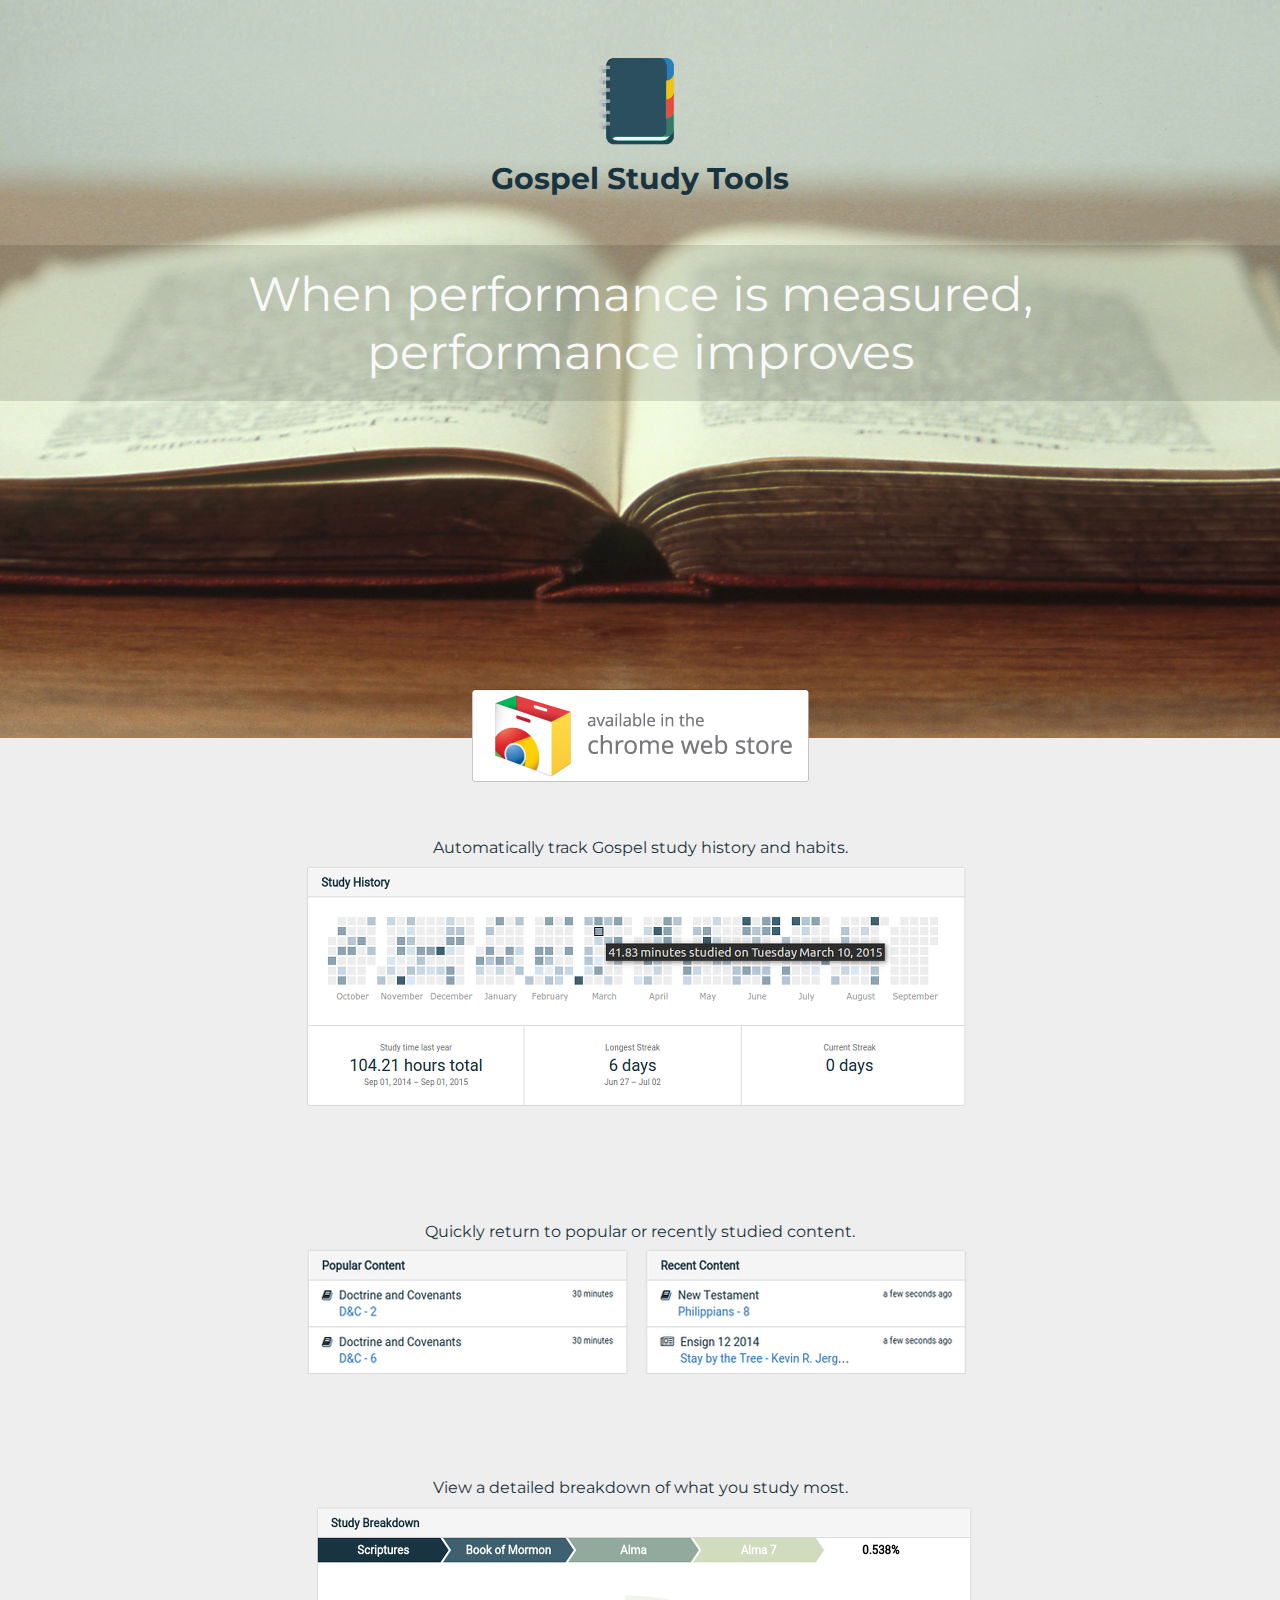
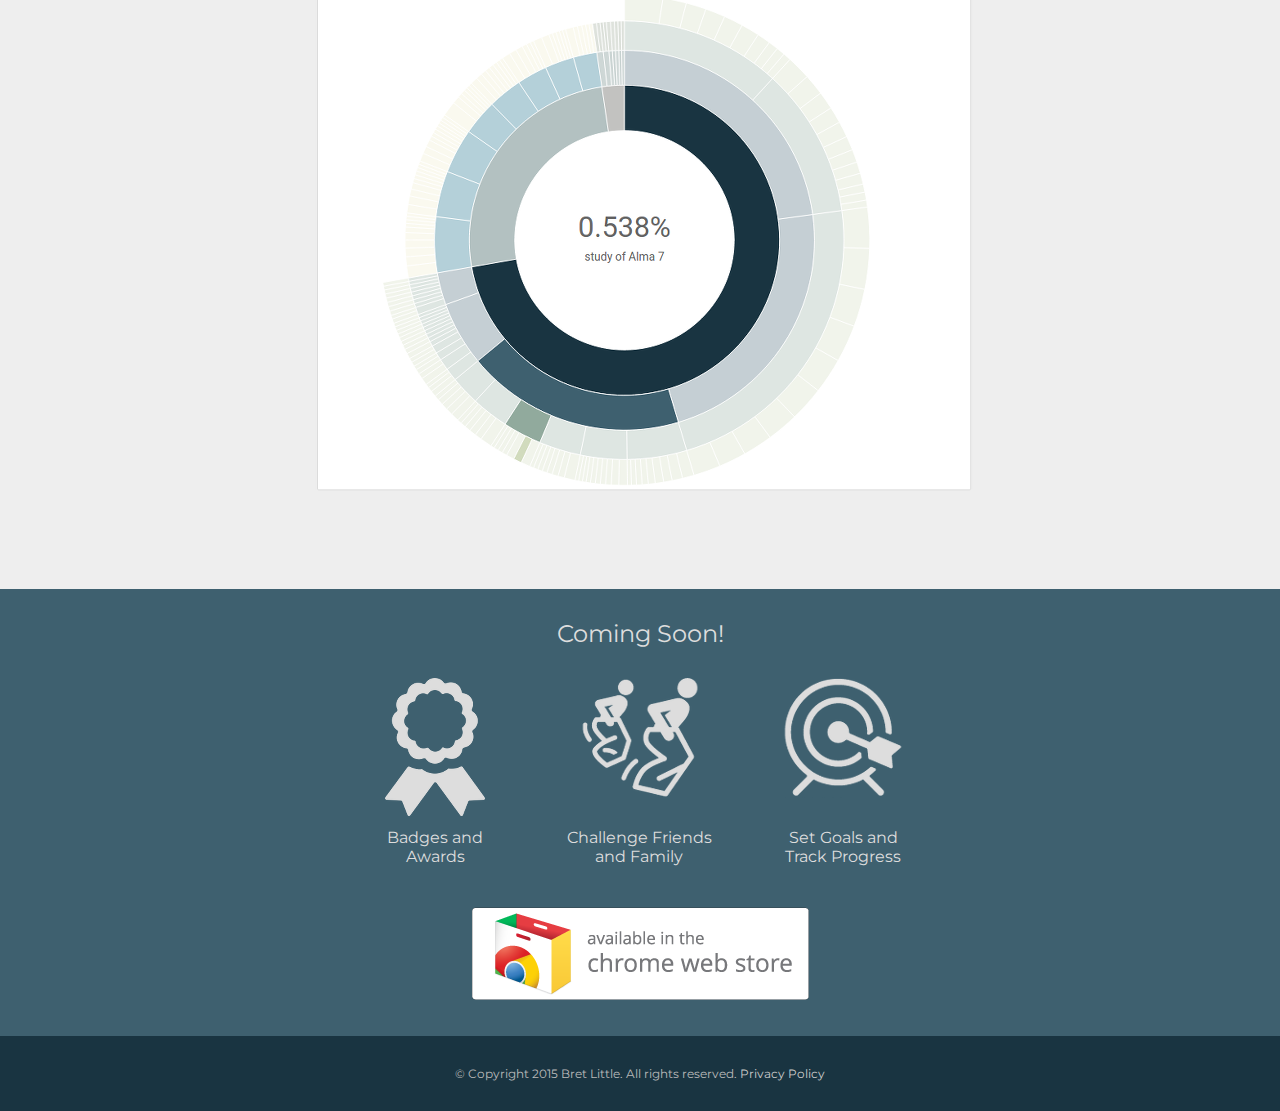
==== public_html/index.html @ a45ee7bb "Add title to index page and update docker logic" ====
<!doctype html>
<html>
  <head>
    <meta charset="utf-8">
		<meta name="viewport" content="width=device-width, initial-scale=1, maximum-scale=1">
		<title>Gospel Study Tools</title>
    <!-- build:css styles/vendor.css -->
    <!-- bower:css -->
    <!-- endbower -->
    <!-- endbuild -->
    <!-- build:css styles/main.css -->
		<link rel="icon" type="image/png" href="favicon.png" sizes="32x32" />
		<link rel="icon" type="image/png" href="favicon16.png" sizes="16x16" />
		<link href='https://fonts.googleapis.com/css?family=Montserrat:400,700' rel='stylesheet' type='text/css'>
		<link href='http://fonts.googleapis.com/css?family=Open+Sans|Cabin+Condensed' rel='stylesheet' type='text/css'>
    <link href="normalize.css" rel="stylesheet">
    <link href="style.css" rel="stylesheet">
    <!-- endbuild -->
  </head>
  <body>
		<div class="main">
			<div class="hero">
				<div class="logo">
					<div class="logo__icon text-center">
						<img src="logo.png"/>
					</div>
					<div class="logo__text text-center">
						Gospel Study Tools
					</div>
				</div>
				<div class="hero__headline text-center">
					<div>
						When performance is measured,
					</div>
					<div>
						performance improves
					</div>
				</div>
				<div class="hero__chrome text-center">
					<a><img class="chrome-link" src="/chrome-color.png"/></a>
				</div>
			</div>
			<div class="feature text-center">
				<div class="feature__title">
					Automatically track Gospel study history and habits.
				</div>
				<img class="feature__image" src="chart1.png"/>
			</div>
			<div class="feature text-center">
				<div class="feature__title">
					Quickly return to popular or recently studied content.
				</div>
				<img class="feature__image" src="chart2.png"/>
			</div>
			<div class="feature text-center">
				<div class="feature__title">
					View a detailed breakdown of what you study most.
				</div>
				<img class="feature__image" src="chart3.png"/>
			</div>
			<div class="coming-soon">
				<div class="coming-soon__title text-center">
					Coming Soon!
				</div>
				<div class="coming-soon__features">
					<div class="coming-soon__feature text-center">
						<img src="badge.png"/>
						<div class="coming-soon__feature-title">Badges and Awards</div>
					</div>
					<div class="coming-soon__feature text-center">
						<img src="game.png"/>
						<div class="coming-soon__feature-title">Challenge Friends and Family</div>
					</div>
					<div class="coming-soon__feature text-center">
						<img src="target.png"/>
						<div class="coming-soon__feature-title">Set Goals and Track Progress</div>
					</div>
				</div>
				<div class='coming-soon__download text-center'>
					<a><img class="chrome-link" src="/chrome-color.png"/></a>
				</div>
			</div>
			<footer class='text-center'>
				<span>© Copyright 2015 Bret Little. All rights reserved.</span>
				<a href="/privacy/index.html">Privacy Policy</a>
			</footer>
		</div>
  </body>
</html>
---- public_html/style.css ----
body {
	font-family: 'Montserrat', sans-serif;
	background: #eeeeee;
}

.hero {
	height: 738px;
	width: 100%;
	background: url(/hero-lg.jpg) center no-repeat;
	position: relative;
}

.logo {
	position: absolute;
	top: 58px;
	width: 100%;
}

.logo__text {
	font-weight: 700;
	font-size: 30px;
	margin-top: 8px;
	color: #193441;
}

.text-center {
	text-align: center;
}

.hero__headline {
	position: absolute;
	padding: 20px 0px;
	top: 245px;
	width: 100%;
	background: rgba(0,0,0, .12);
	color: #f9f9f9;
	font-size: 48px;
}

.hero__chrome {
	position: absolute;
	bottom: -50px;
	width: 100%;
}

.feature {
	margin-top: 100px;
}

.feature__title {
	font-size: 16px;
	color: #193441;
}

.coming-soon {
	background: #3e606f;
	margin-top: 80px;
	color: #dddddd;
	padding: 30px 0;
}

.coming-soon__title {
	font-size: 24px;
}

.coming-soon__features {
	width: 560px;
	margin: 0 auto;
}

.coming-soon__feature {
	display: inline-block;
	vertical-align: top;
	width: 150px;
	margin-right: 50px;
	margin-top: 30px;
}

.coming-soon__feature:last-child {
	margin-right: 0;
}

.coming-soon__feature-title {
	margin-top: 8px;
}

.coming-soon__download {
	margin-top: 40px;
}

.links, footer {
	background: #193441;
	color: #bbb;
	padding: 30px 0;
}

footer {
	font-size: 12px;
}

a, a:visited, a:active {
	color: #ccc;
	cursor: pointer;
	text-decoration: none;
	transition: 300ms linear color;
}

a:hover {
	color: #bbb;
}

@media (max-width: 748px) {
	.feature__image {
		width: 100%;
	}
	.hero__headline {
		font-size: 24px;
	}
	.hero {
		height: 566px;
		background: url(/hero-sm.jpg) center no-repeat;
	}
	.coming-soon__features {
		width: 160px;
	}

	.hero__chrome {
		bottom: -40px;
	}

	.chrome-link {
		width: 80%;
	}

	.feature__title {
		font-size: 20px;
	}
}
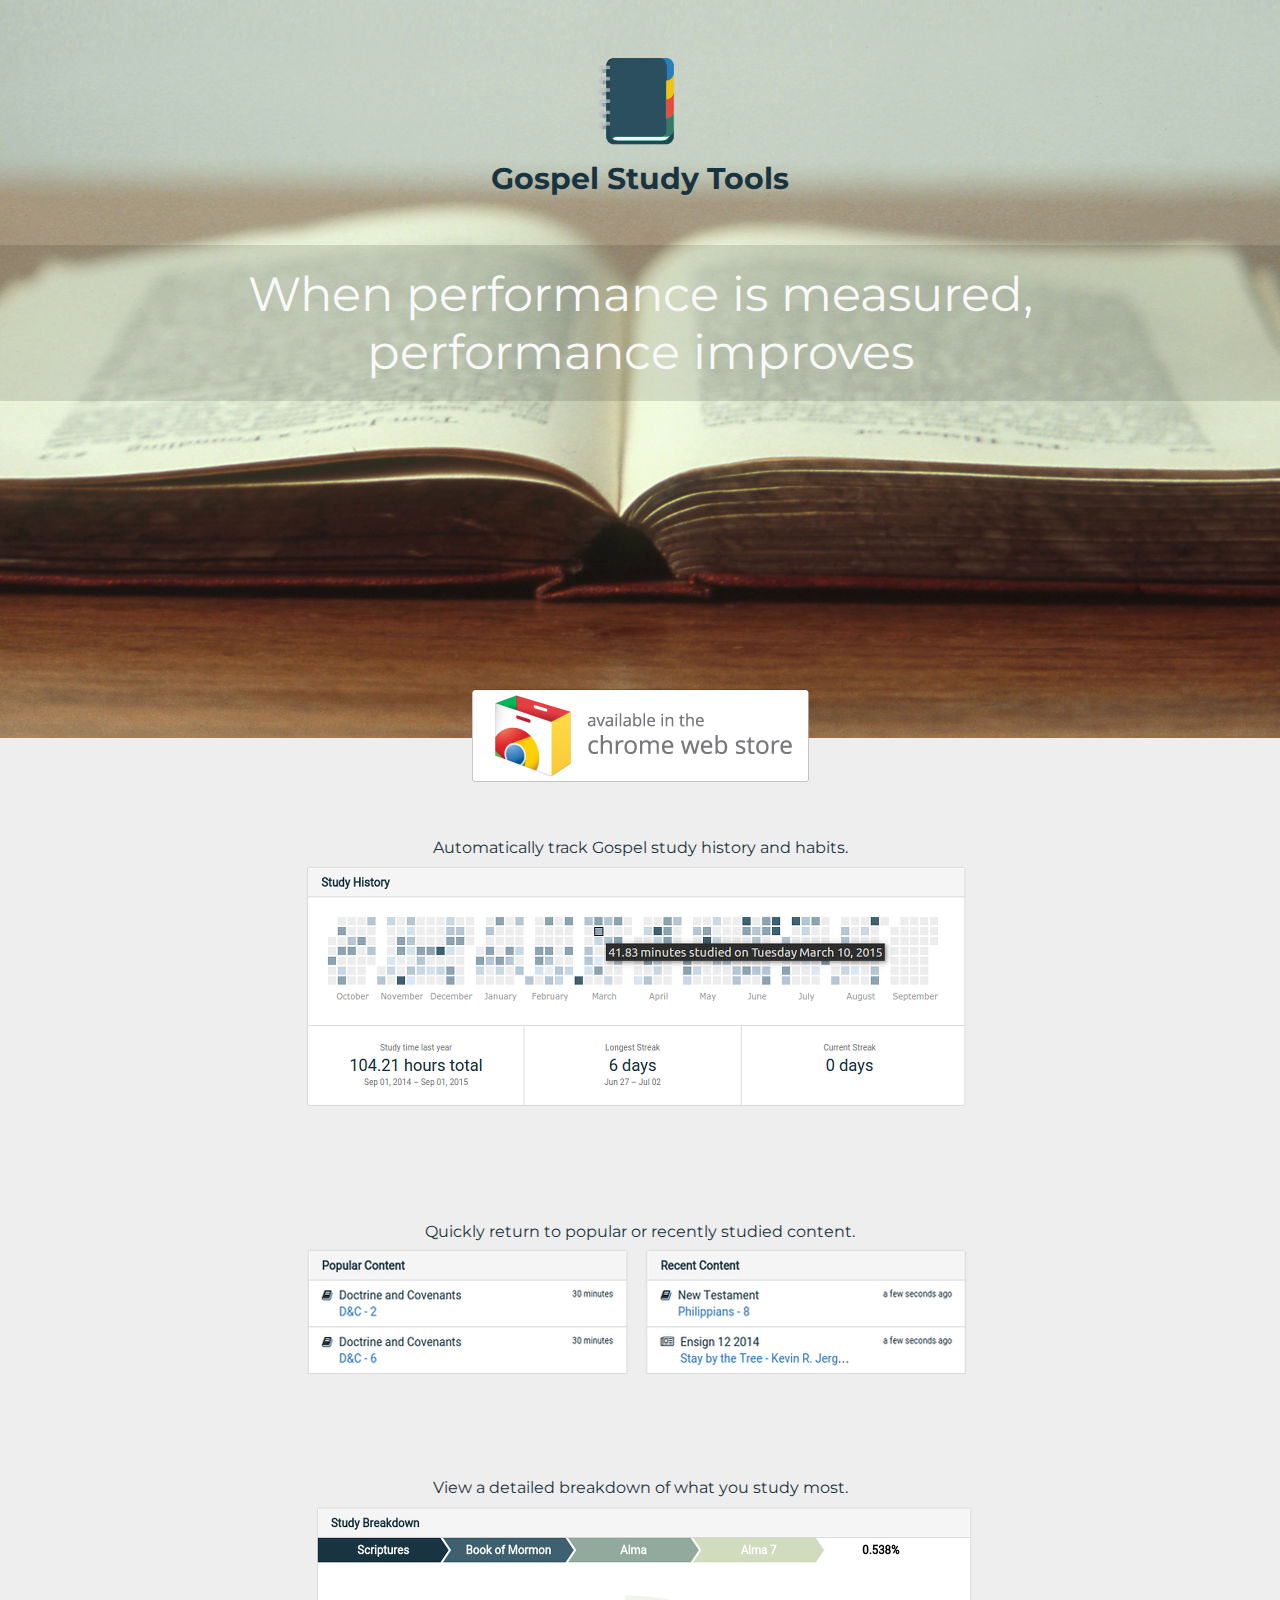
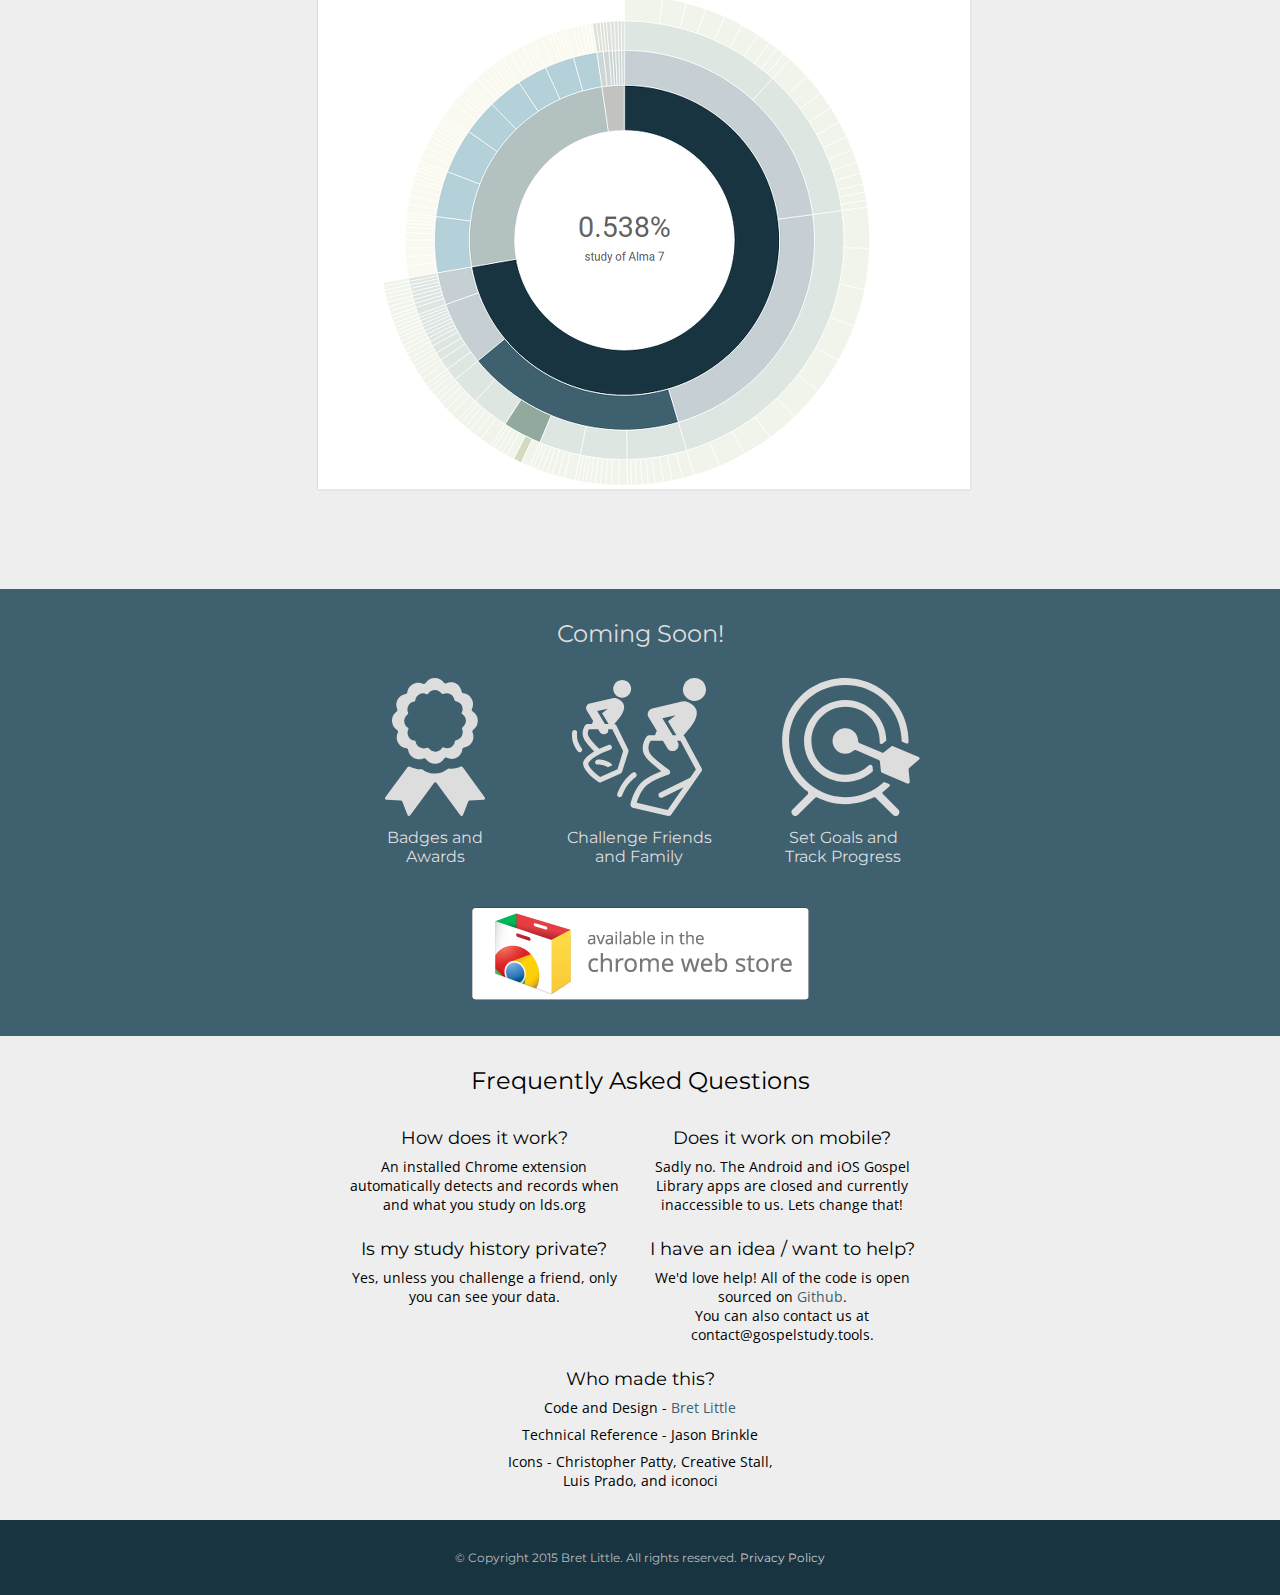
==== commit 68c9fbe7: "Add FAQ and responsive improvements" ====
--- a/public_html/index.html
+++ b/public_html/index.html
@@ -12,7 +12,7 @@
 		<link rel="icon" type="image/png" href="favicon.png" sizes="32x32" />
 		<link rel="icon" type="image/png" href="favicon16.png" sizes="16x16" />
 		<link href='https://fonts.googleapis.com/css?family=Montserrat:400,700' rel='stylesheet' type='text/css'>
-		<link href='http://fonts.googleapis.com/css?family=Open+Sans|Cabin+Condensed' rel='stylesheet' type='text/css'>
+		<link href='https://fonts.googleapis.com/css?family=Open+Sans|Cabin+Condensed' rel='stylesheet' type='text/css'>
     <link href="normalize.css" rel="stylesheet">
     <link href="style.css" rel="stylesheet">
     <!-- endbuild -->
@@ -37,7 +37,7 @@
 					</div>
 				</div>
 				<div class="hero__chrome text-center">
-					<a><img class="chrome-link" src="/chrome-color.png"/></a>
+					<a href="https://chrome.google.com/webstore/detail/gospel-study-tools/pemmgahbipabhggjonhoknionnahbkgo"><img class="chrome-link" src="/chrome-color.png"/></a>
 				</div>
 			</div>
 			<div class="feature text-center">
@@ -50,7 +50,8 @@
 				<div class="feature__title">
 					Quickly return to popular or recently studied content.
 				</div>
-				<img class="feature__image" src="chart2.png"/>
+				<img class="feature__image +large" src="chart2.png"/>
+				<img class="feature__image +small" src="chart2b.png"/>
 			</div>
 			<div class="feature text-center">
 				<div class="feature__title">
@@ -64,20 +65,55 @@
 				</div>
 				<div class="coming-soon__features">
 					<div class="coming-soon__feature text-center">
-						<img src="badge.png"/>
+						<img src="badge.svg" style="height: 138px;"/>
 						<div class="coming-soon__feature-title">Badges and Awards</div>
 					</div>
 					<div class="coming-soon__feature text-center">
-						<img src="game.png"/>
+						<img src="game.svg" style="height: 138px;"/>
 						<div class="coming-soon__feature-title">Challenge Friends and Family</div>
 					</div>
 					<div class="coming-soon__feature text-center">
-						<img src="target.png"/>
+						<img src="target.svg" style="height: 138px;"/>
 						<div class="coming-soon__feature-title">Set Goals and Track Progress</div>
 					</div>
 				</div>
 				<div class='coming-soon__download text-center'>
-					<a><img class="chrome-link" src="/chrome-color.png"/></a>
+					<a href="https://chrome.google.com/webstore/detail/gospel-study-tools/pemmgahbipabhggjonhoknionnahbkgo"><img class="chrome-link" src="/chrome-color.png"/></a>
+				</div>
+			</div>
+			<div class="faq text-center">
+				<div class="faq__title">
+					Frequently Asked Questions
+				</div>
+				<div class="faq__question">
+					<div class="faq__question-title">How does it work?</div>
+					<div class="faq__question-answer">An installed Chrome extension automatically detects and records when and what you study on lds.org</div>
+				</div>
+				<div class="faq__question">
+					<div class="faq__question-title">Does it work on mobile?</div>
+					<div class="faq__question-answer">Sadly no. The Android and iOS Gospel Library apps are closed and currently inaccessible to us. Lets change that!</div>
+				</div>
+				<div class="faq__question">
+					<div class="faq__question-title">Is my study history private?</div>
+					<div class="faq__question-answer">Yes, unless you challenge a friend, only you can see your data.</div>
+				</div>
+				<div class="faq__question">
+					<div class="faq__question-title">I have an idea / want to help?</div>
+					<div class="faq__question-answer"><div>We'd love help! All of the code is open sourced on <a href="https://github.com/blittle/gospel-study-tools/">Github</a>.</div><div>You can also contact us at contact@gospelstudy.tools.</div></div>
+				</div>
+				<div class="faq__question">
+					<div class="faq__question-title">Who made this?</div>
+					<div class="faq__question-answer">
+						<div>
+							Code and Design - <a href="https://blittle.github.io/blog/">Bret Little</a>
+						</div>
+						<div style="margin-top: 8px;">
+							Technical Reference - Jason Brinkle
+						</div>
+						<div style="margin-top: 8px;">
+							Icons - Christopher Patty, Creative Stall, Luis Prado, and iconoci
+						</div>
+					</div>
 				</div>
 			</div>
 			<footer class='text-center'>
--- a/public_html/style.css
+++ b/public_html/style.css
@@ -1,6 +1,10 @@
 body {
 	font-family: 'Montserrat', sans-serif;
 	background: #eeeeee;
+}
+
+.\+small {
+	display: none;
 }
 
 .hero {
@@ -109,6 +113,49 @@
 	color: #bbb;
 }
 
+.faq {
+	width: 760px;
+	margin: 0 auto;
+	font-weight: normal;
+	padding: 30px 0;
+}
+
+.faq a {
+	color: #3e606f;
+}
+
+.faq__title {
+	font-size: 24px;
+	margin-bottom: 8px;
+}
+
+.faq__question {
+	display: inline-block;
+	width: 280px;
+	vertical-align: top;
+	margin-right: 14px;
+	margin-top: 24px;
+}
+
+.faq__question:last-child {
+	margin-right: 0;
+}
+
+.faq__question-title {
+	margin-bottom: 8px;
+	font-size: 18px;
+}
+
+.faq__question-answer {
+	font-size: 14px;
+	font-weight: normal;
+	font-family: 'Open Sans', sans-serif;
+}
+
+.chrome-link {
+	height: 96px;
+}
+
 @media (max-width: 748px) {
 	.feature__image {
 		width: 100%;
@@ -129,10 +176,27 @@
 	}
 
 	.chrome-link {
-		width: 80%;
+		width: 76px;
 	}
 
 	.feature__title {
 		font-size: 20px;
 	}
-}
+
+	.faq {
+		width: 280px;
+	}
+
+	.\+large {
+		display: none;
+	}
+	.\+small {
+		display: block;
+	}
+}
+
+@media (min-width: 1928px) {
+	.hero {
+		background-size: 100%;
+	}
+}
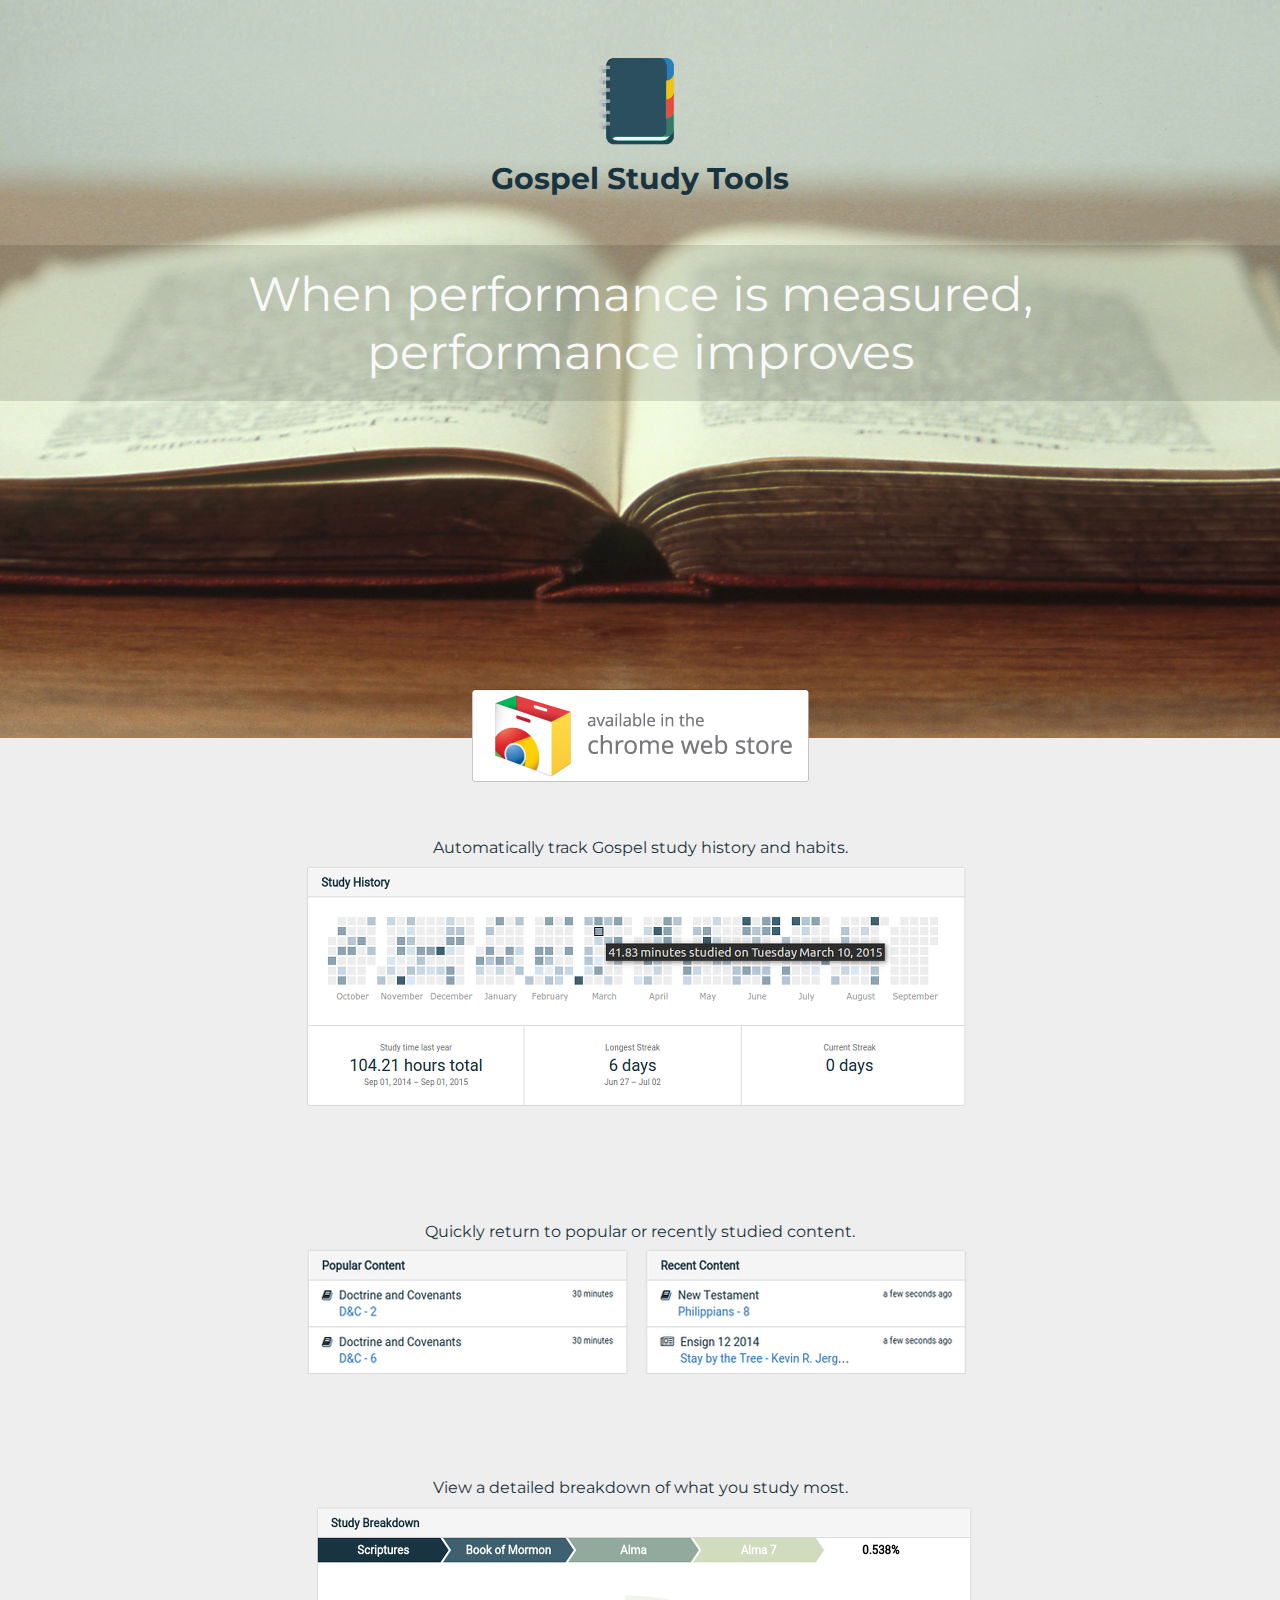
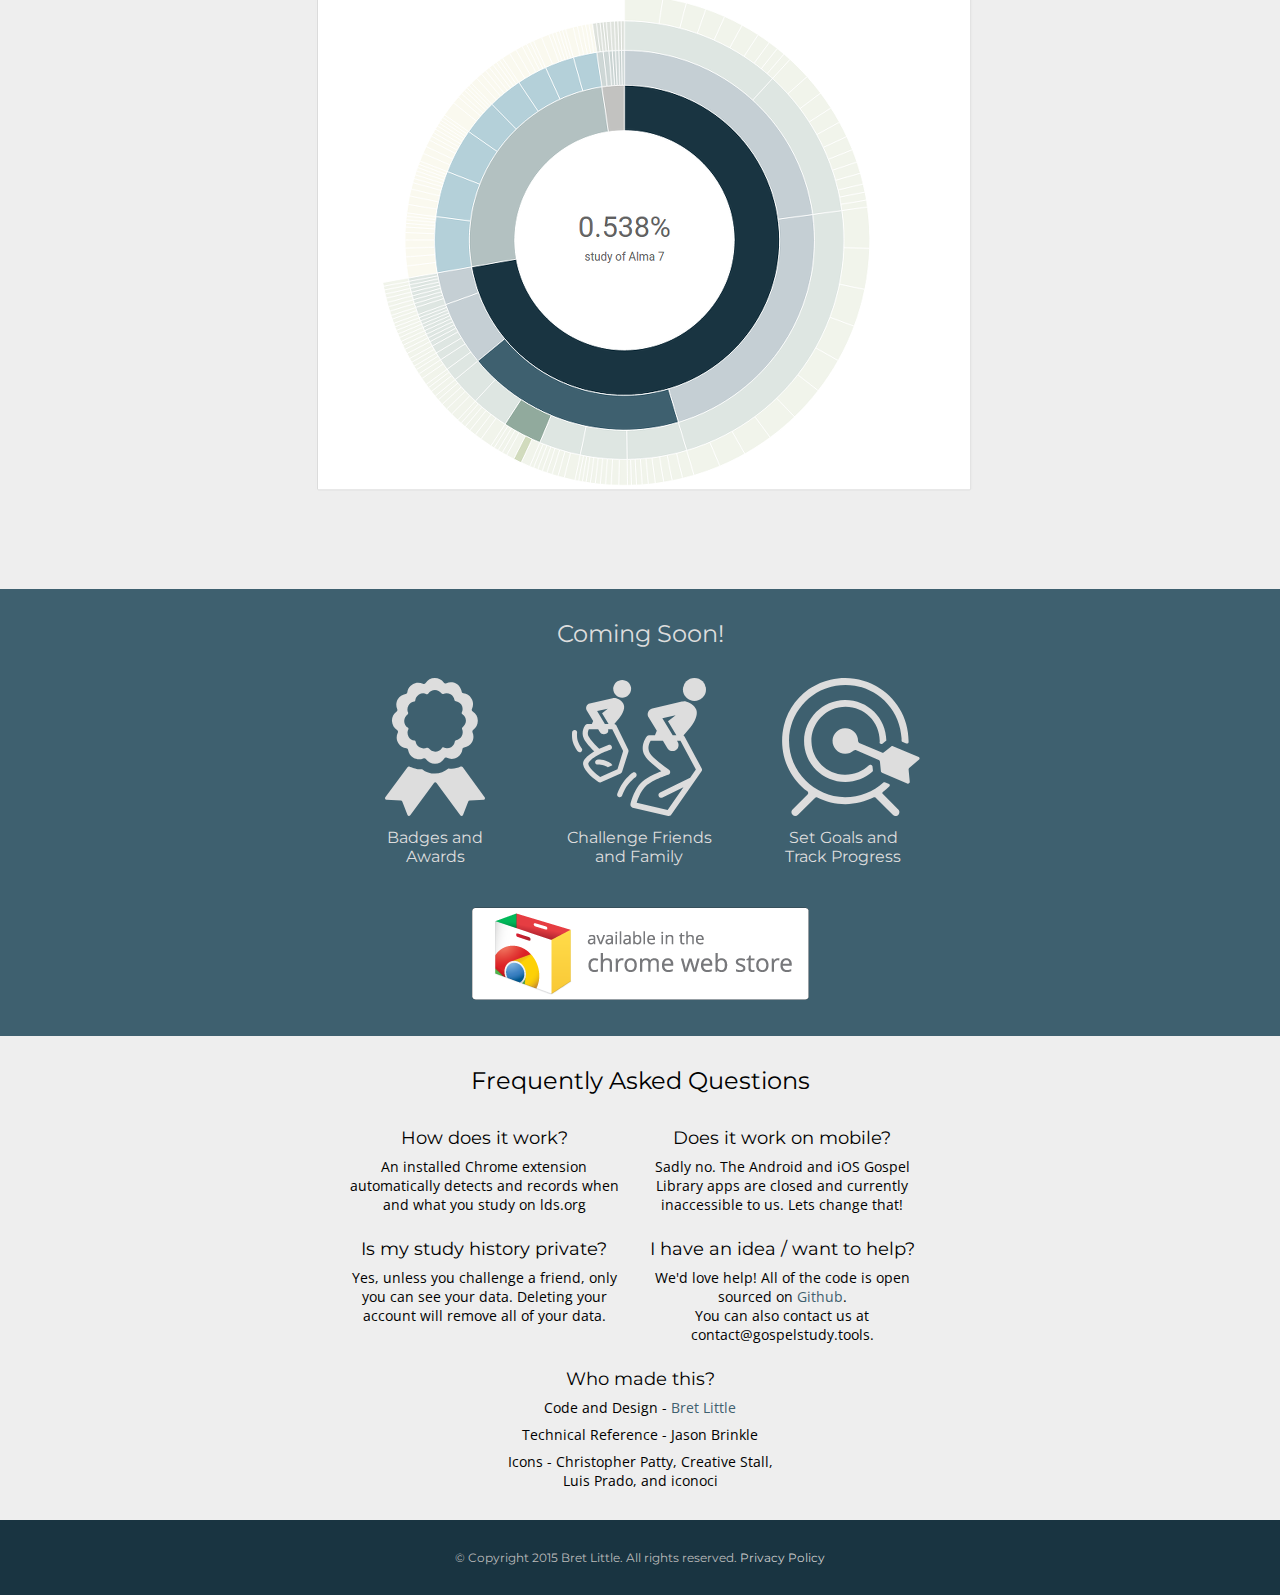
==== commit 46d31620: "Small fixes" ====
--- a/public_html/index.html
+++ b/public_html/index.html
@@ -95,7 +95,7 @@
 				</div>
 				<div class="faq__question">
 					<div class="faq__question-title">Is my study history private?</div>
-					<div class="faq__question-answer">Yes, unless you challenge a friend, only you can see your data.</div>
+					<div class="faq__question-answer">Yes, unless you challenge a friend, only you can see your data. Deleting your account will remove all of your data.</div>
 				</div>
 				<div class="faq__question">
 					<div class="faq__question-title">I have an idea / want to help?</div>
--- a/public_html/style.css
+++ b/public_html/style.css
@@ -176,7 +176,7 @@
 	}
 
 	.chrome-link {
-		width: 76px;
+		height: 76px;
 	}
 
 	.feature__title {
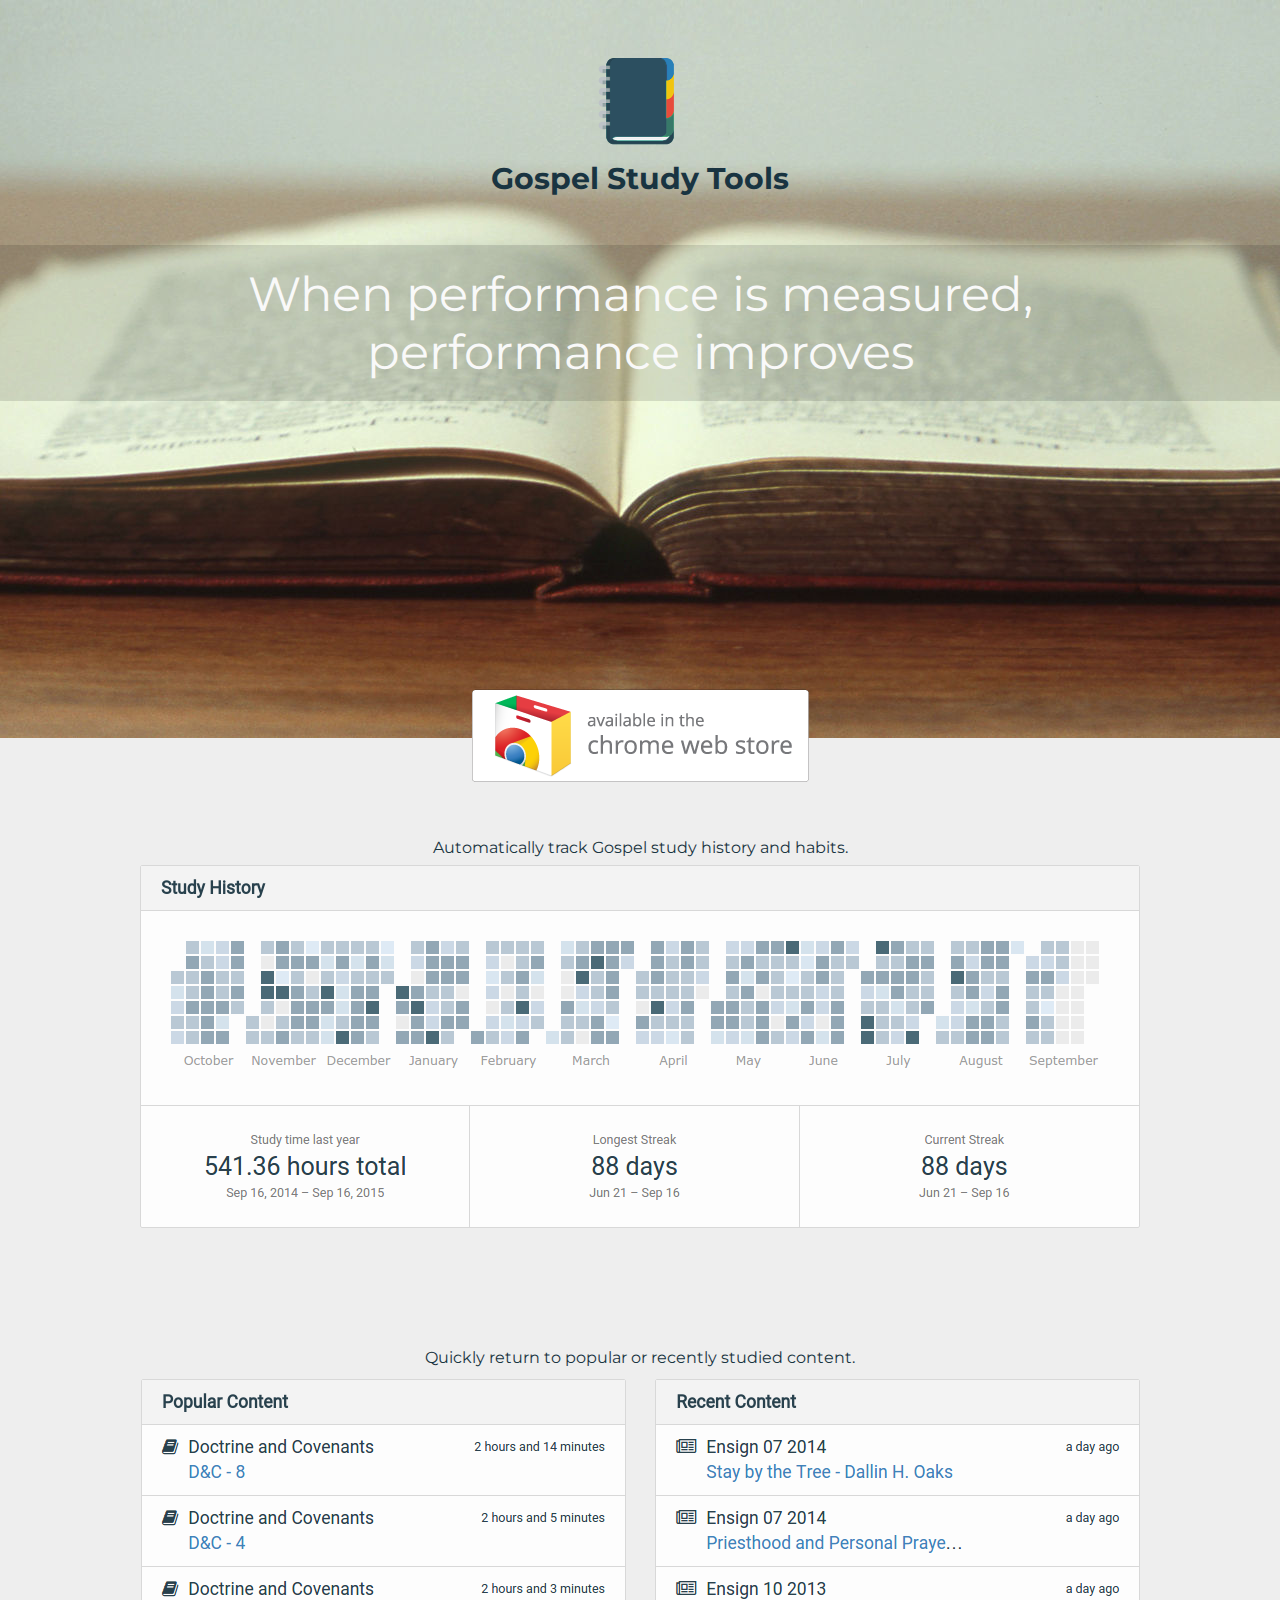
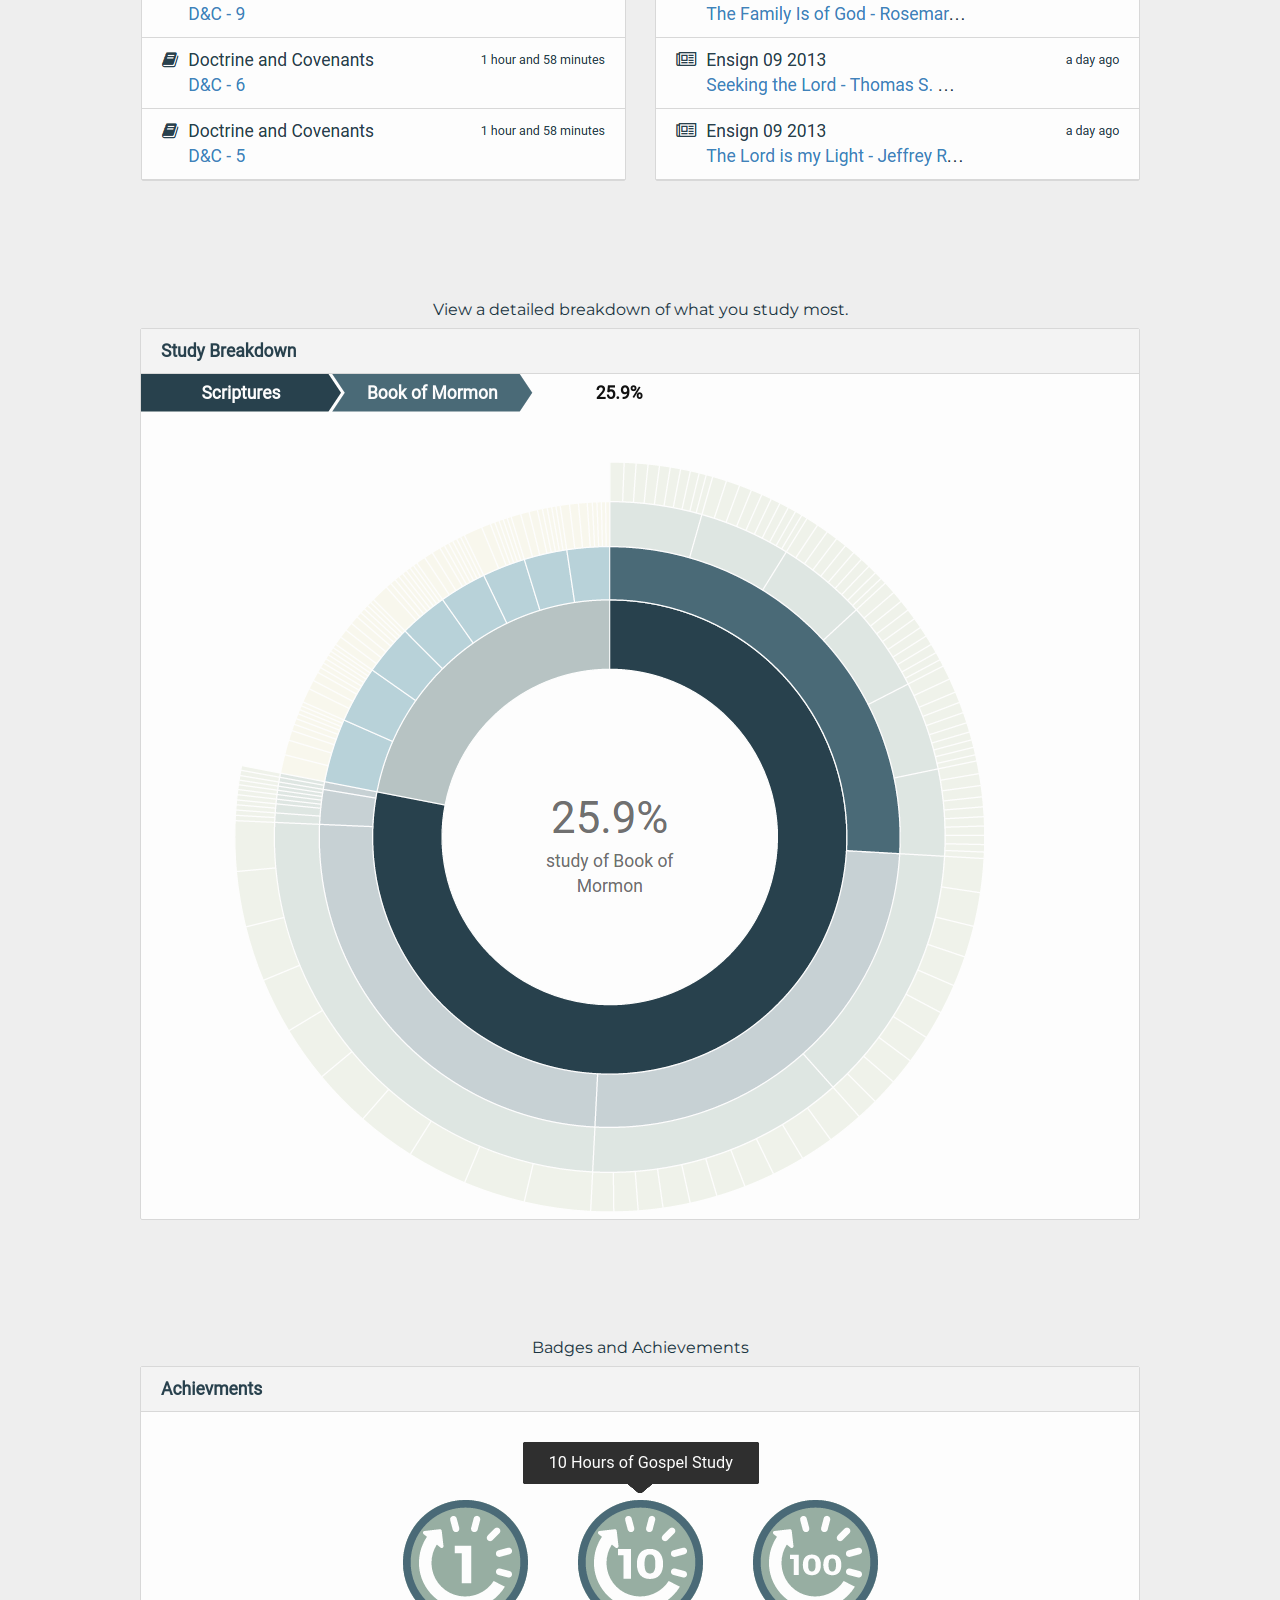
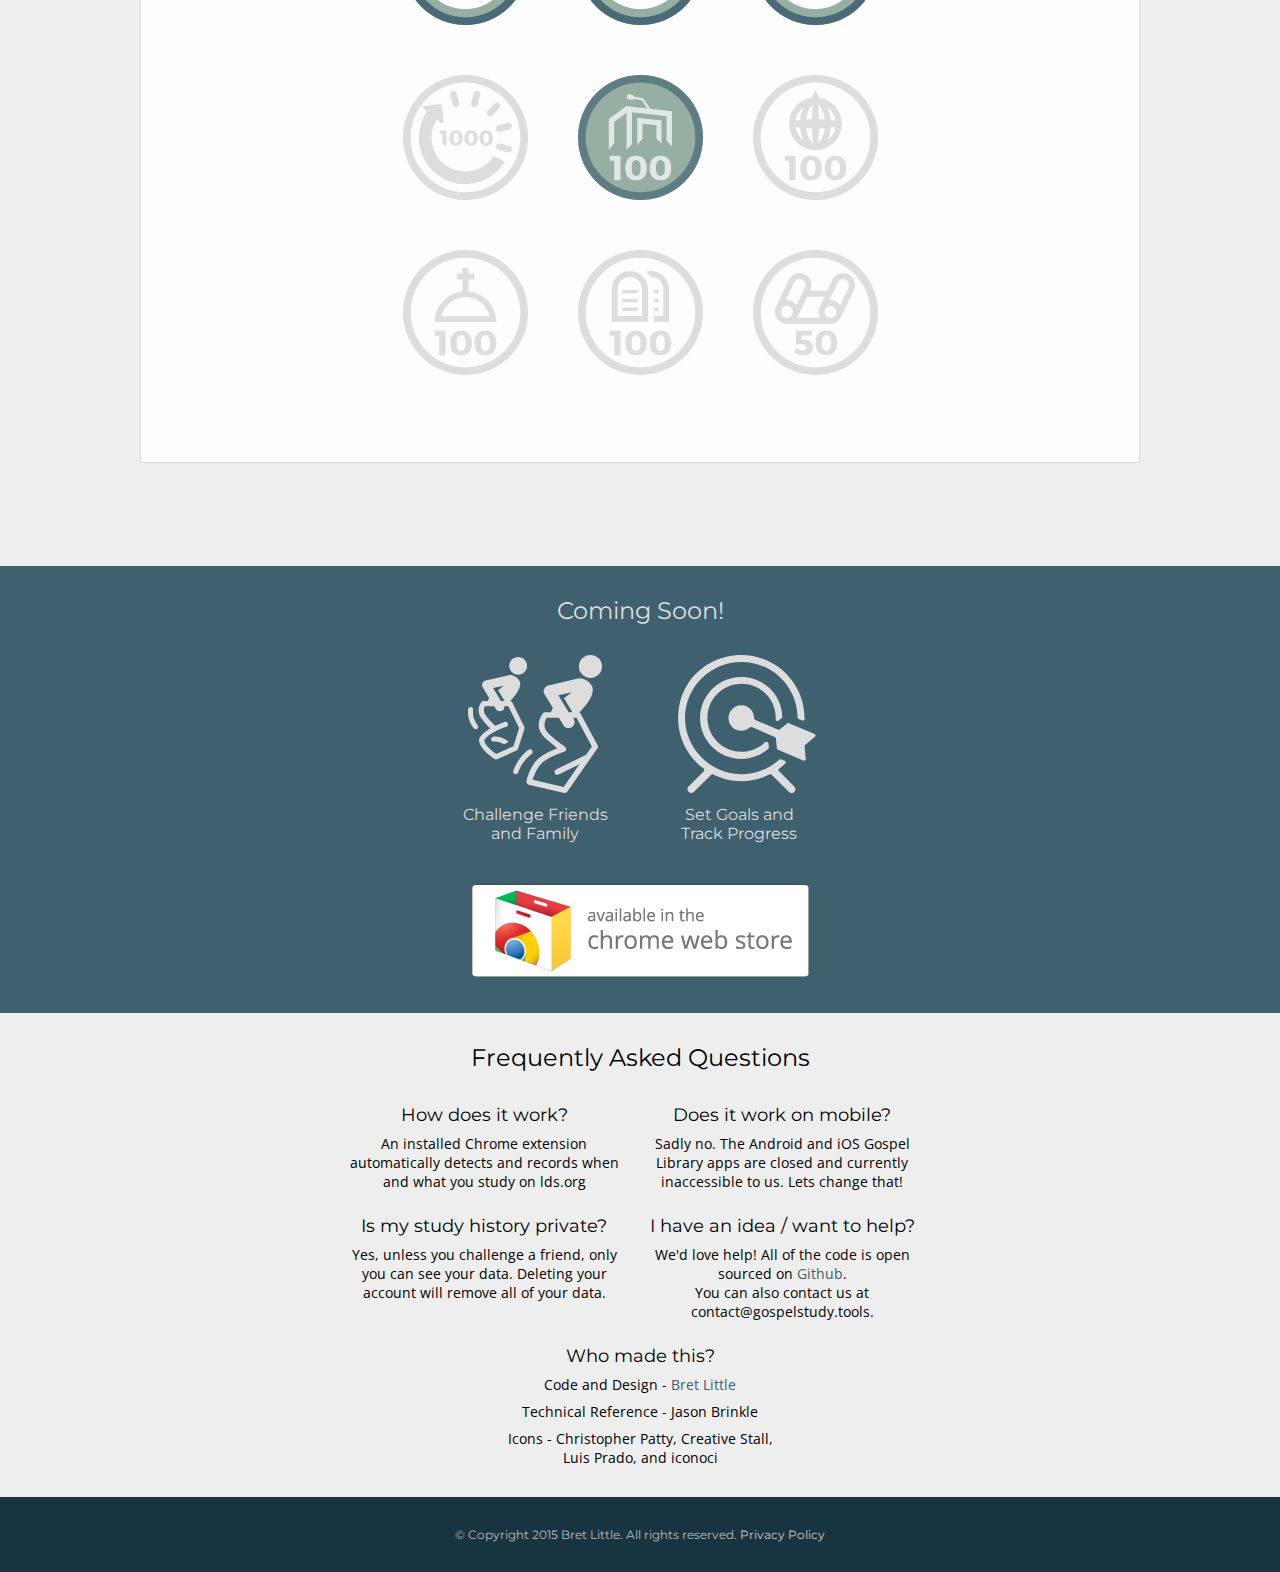
==== commit a3ea7547: "Add high res charts" ====
--- a/public_html/index.html
+++ b/public_html/index.html
@@ -59,15 +59,17 @@
 				</div>
 				<img class="feature__image" src="chart3.png"/>
 			</div>
+			<div class="feature text-center">
+				<div class="feature__title">
+					Badges and Achievements
+				</div>
+				<img class="feature__image" src="chart4.png"/>
+			</div>
 			<div class="coming-soon">
 				<div class="coming-soon__title text-center">
 					Coming Soon!
 				</div>
 				<div class="coming-soon__features">
-					<div class="coming-soon__feature text-center">
-						<img src="badge.svg" style="height: 138px;"/>
-						<div class="coming-soon__feature-title">Badges and Awards</div>
-					</div>
 					<div class="coming-soon__feature text-center">
 						<img src="game.svg" style="height: 138px;"/>
 						<div class="coming-soon__feature-title">Challenge Friends and Family</div>
--- a/public_html/style.css
+++ b/public_html/style.css
@@ -51,6 +51,9 @@
 	margin-top: 100px;
 }
 
+.feature__image {
+}
+
 .feature__title {
 	font-size: 16px;
 	color: #193441;
@@ -68,7 +71,7 @@
 }
 
 .coming-soon__features {
-	width: 560px;
+	width: 360px;
 	margin: 0 auto;
 }
 
@@ -157,9 +160,6 @@
 }
 
 @media (max-width: 748px) {
-	.feature__image {
-		width: 100%;
-	}
 	.hero__headline {
 		font-size: 24px;
 	}
@@ -195,6 +195,12 @@
 	}
 }
 
+@media (max-width: 1030px) {
+	.feature__image {
+		width: 100%;
+	}
+}
+
 @media (min-width: 1928px) {
 	.hero {
 		background-size: 100%;
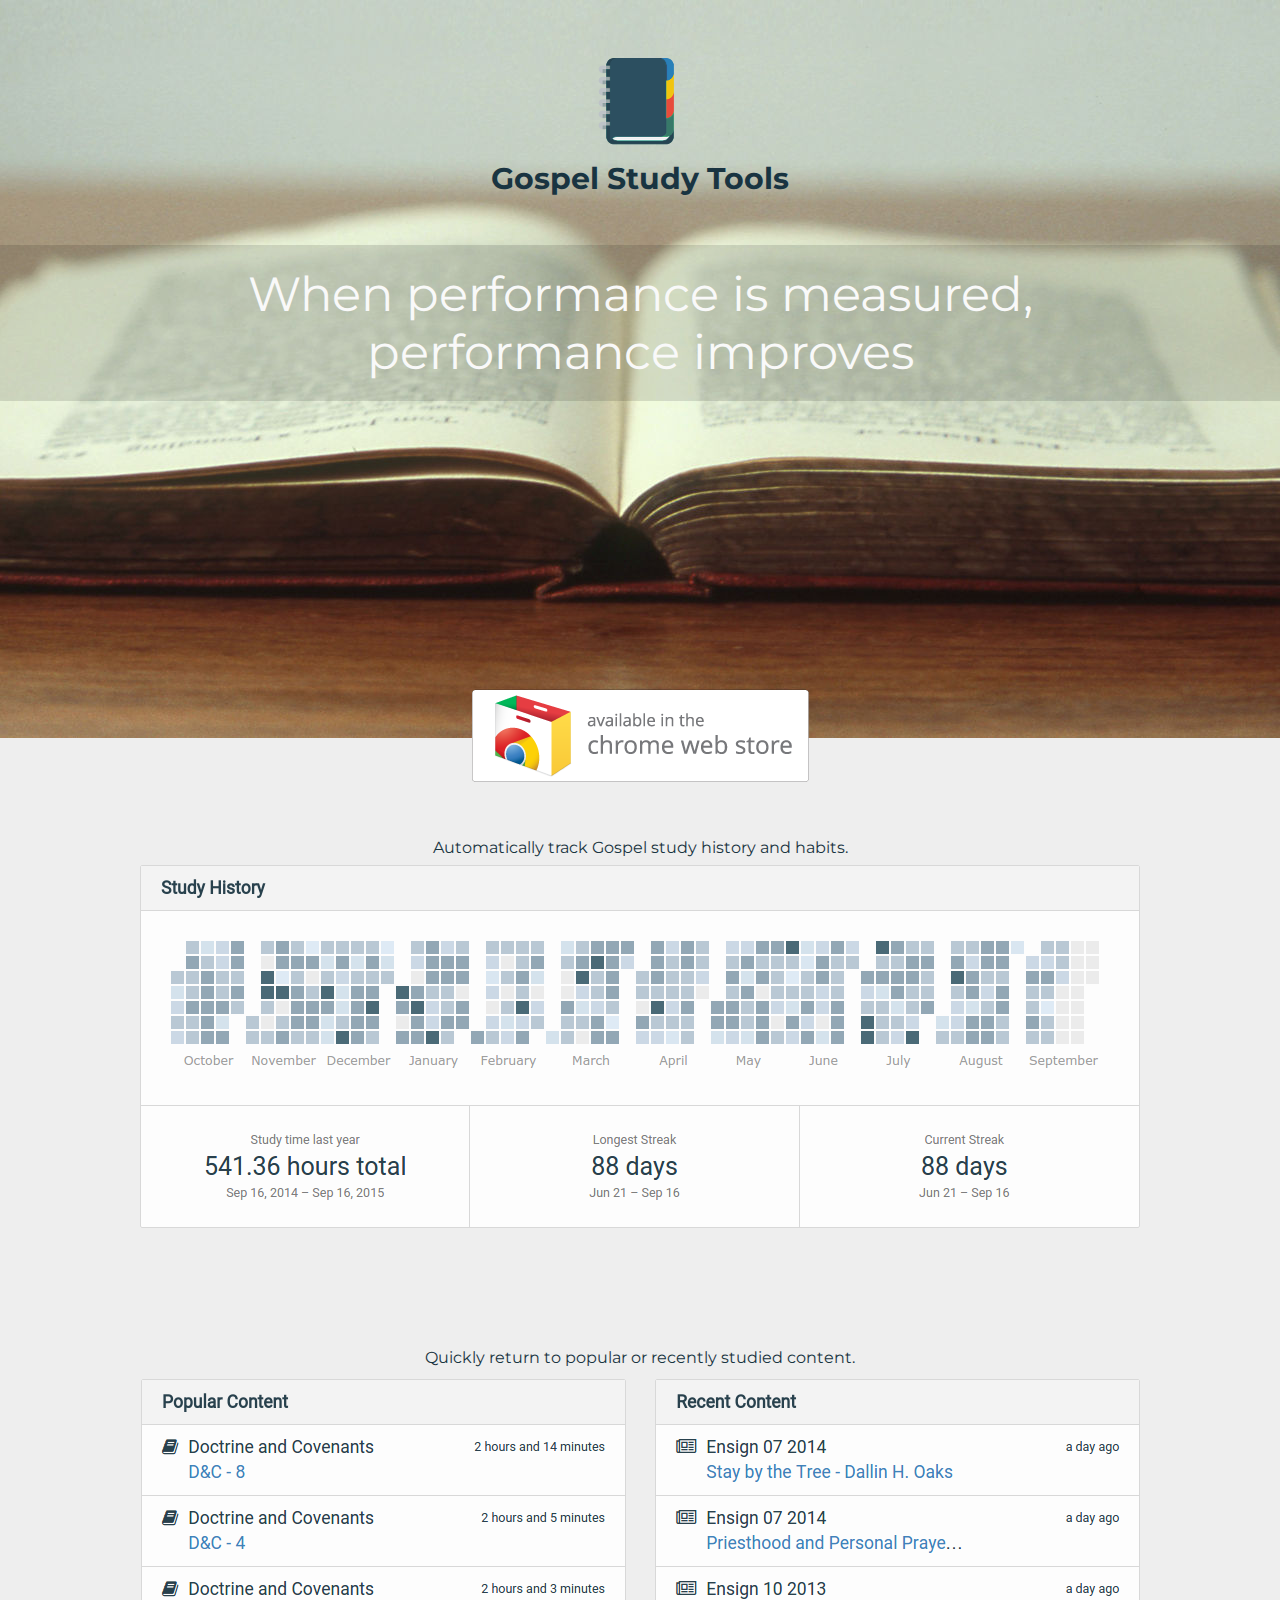
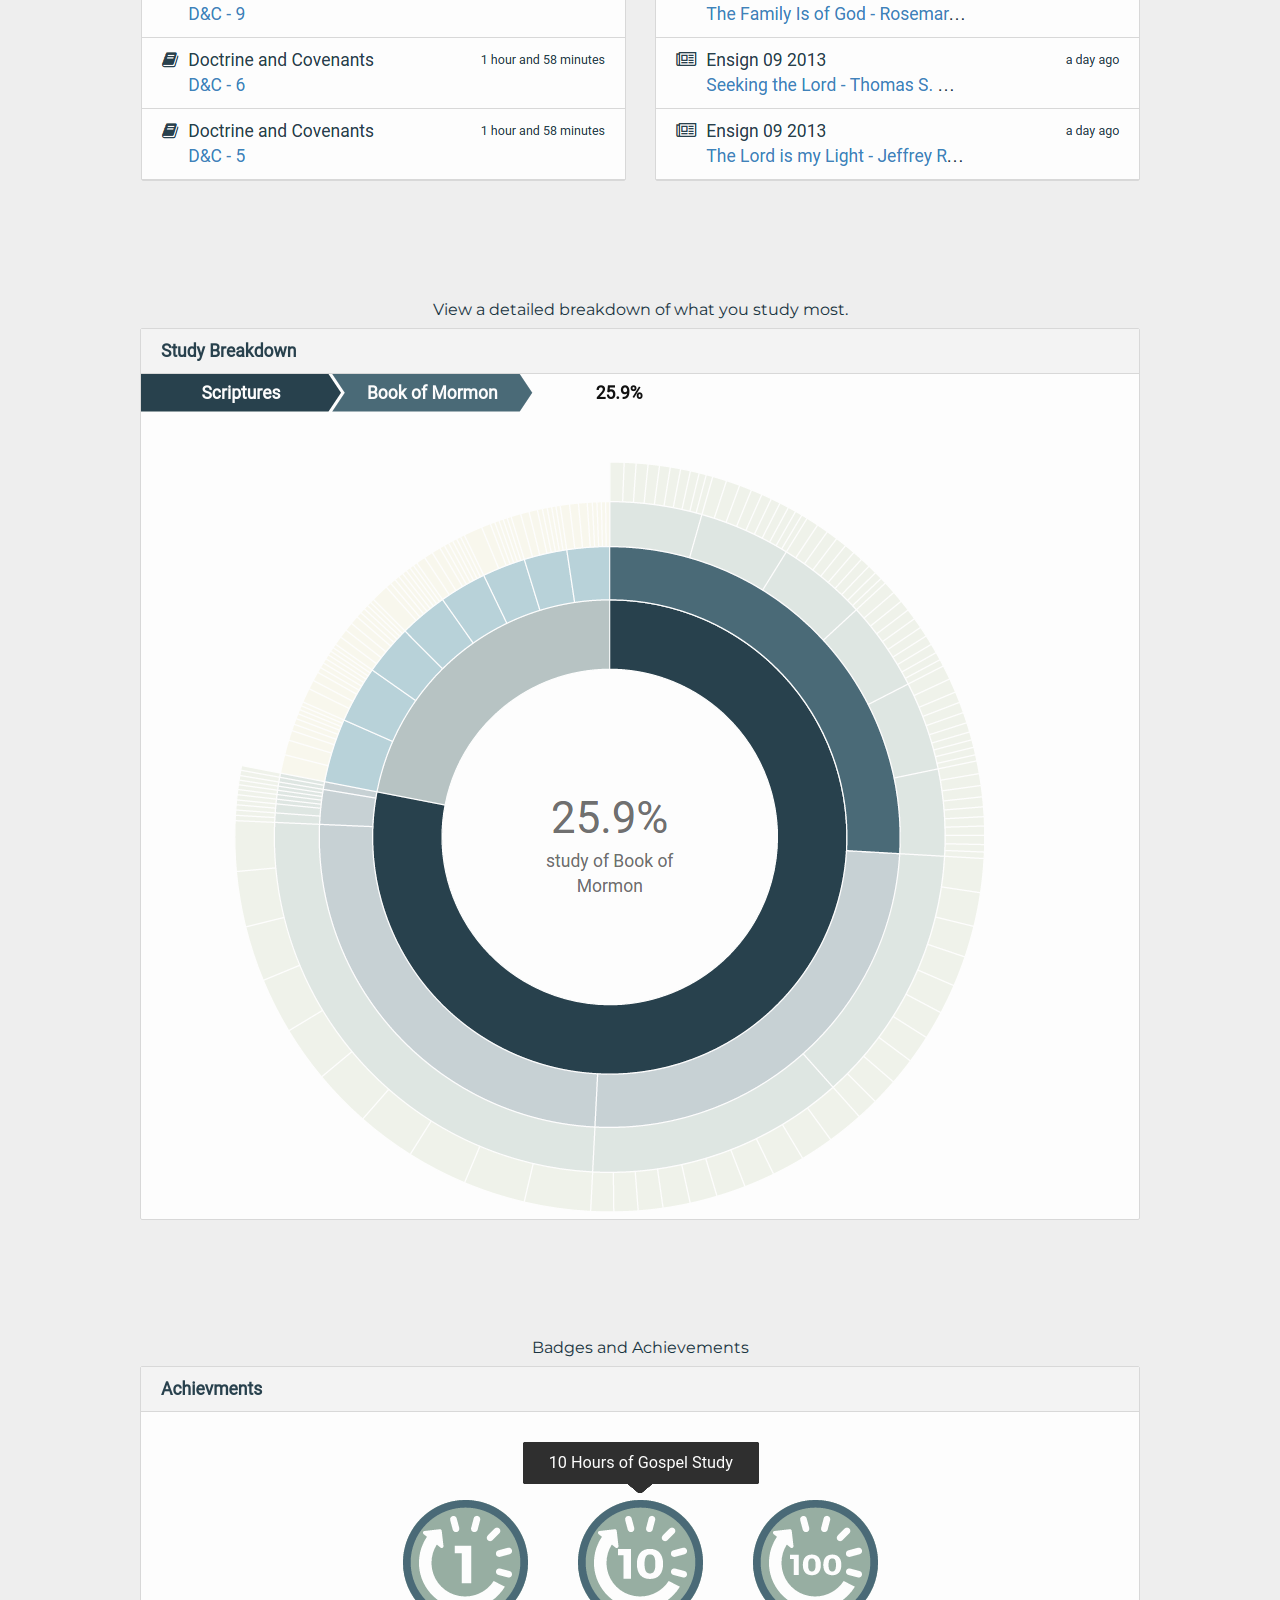
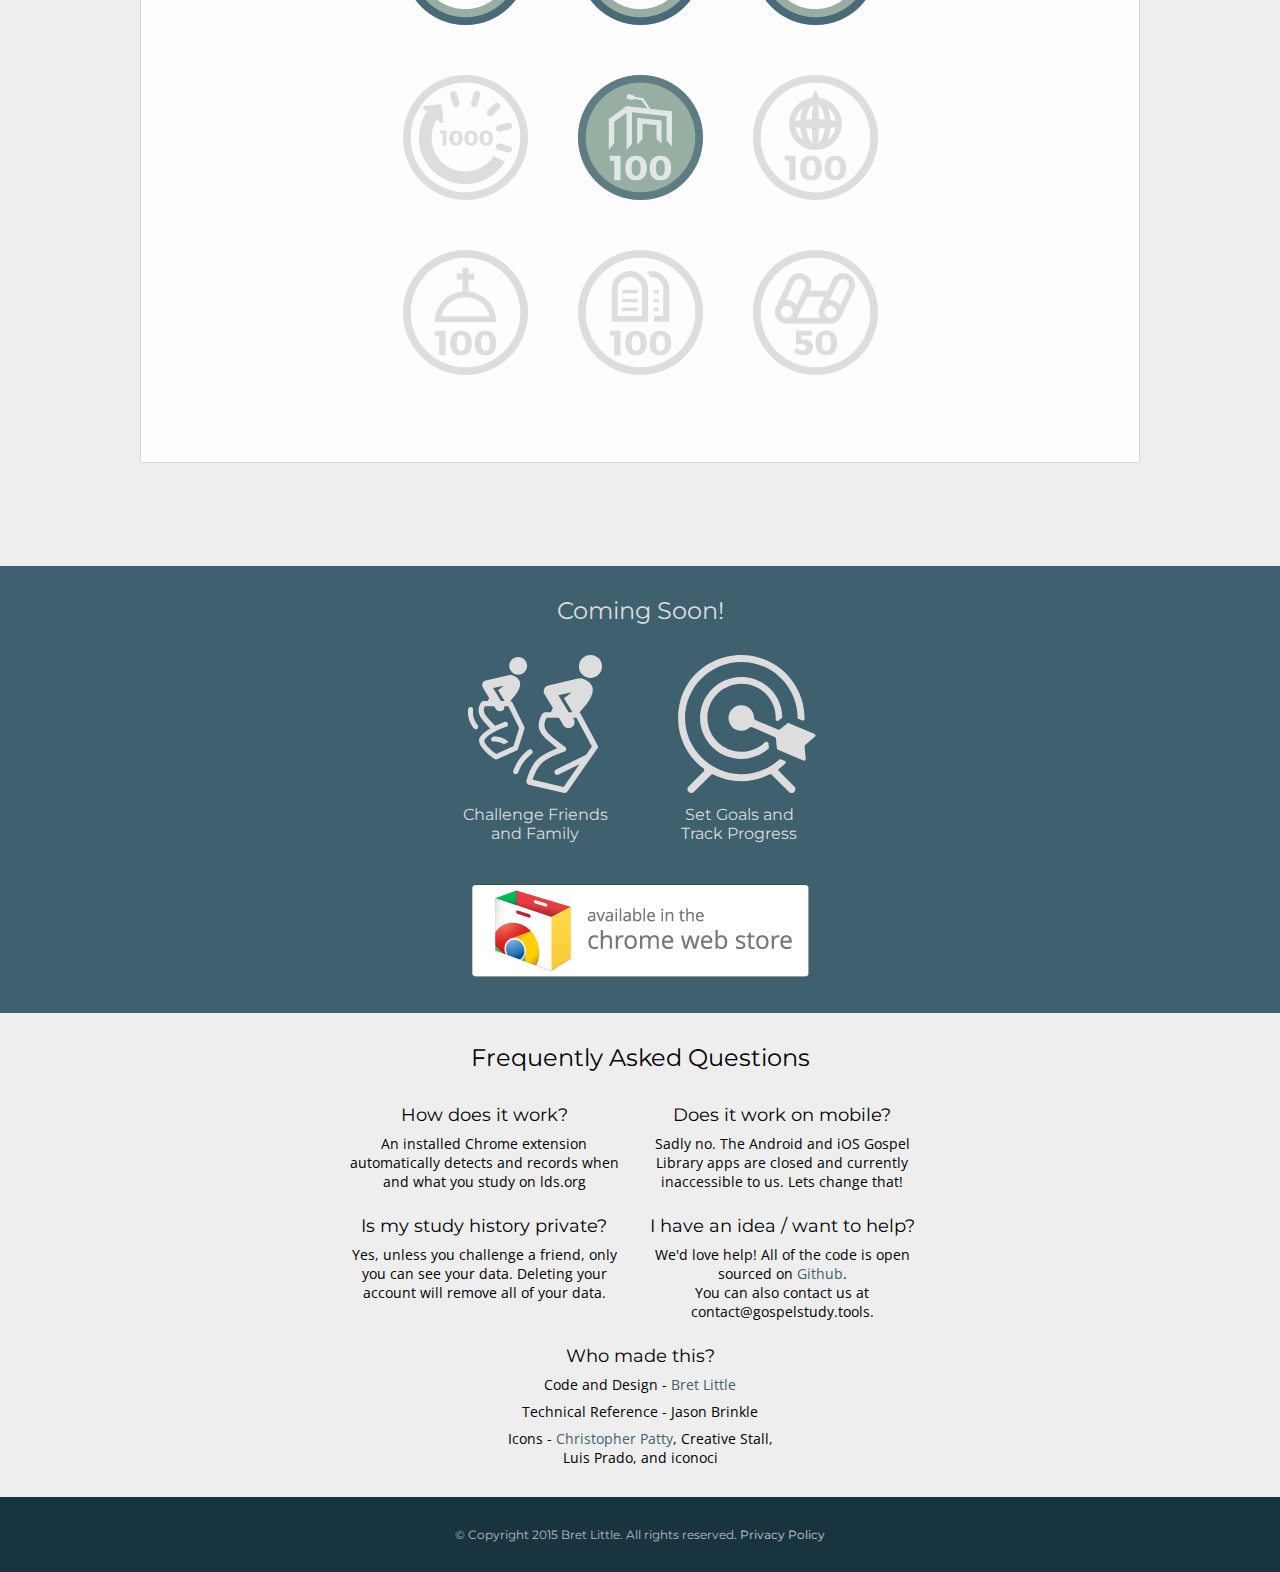
==== commit c408c5ec: "Reference Chris Patty's linkedin" ====
--- a/public_html/index.html
+++ b/public_html/index.html
@@ -113,7 +113,7 @@
 							Technical Reference - Jason Brinkle
 						</div>
 						<div style="margin-top: 8px;">
-							Icons - Christopher Patty, Creative Stall, Luis Prado, and iconoci
+							Icons - <a href="https://www.linkedin.com/pub/christopher-patty/49/14a/b83">Christopher Patty</a>, Creative Stall, Luis Prado, and iconoci
 						</div>
 					</div>
 				</div>
